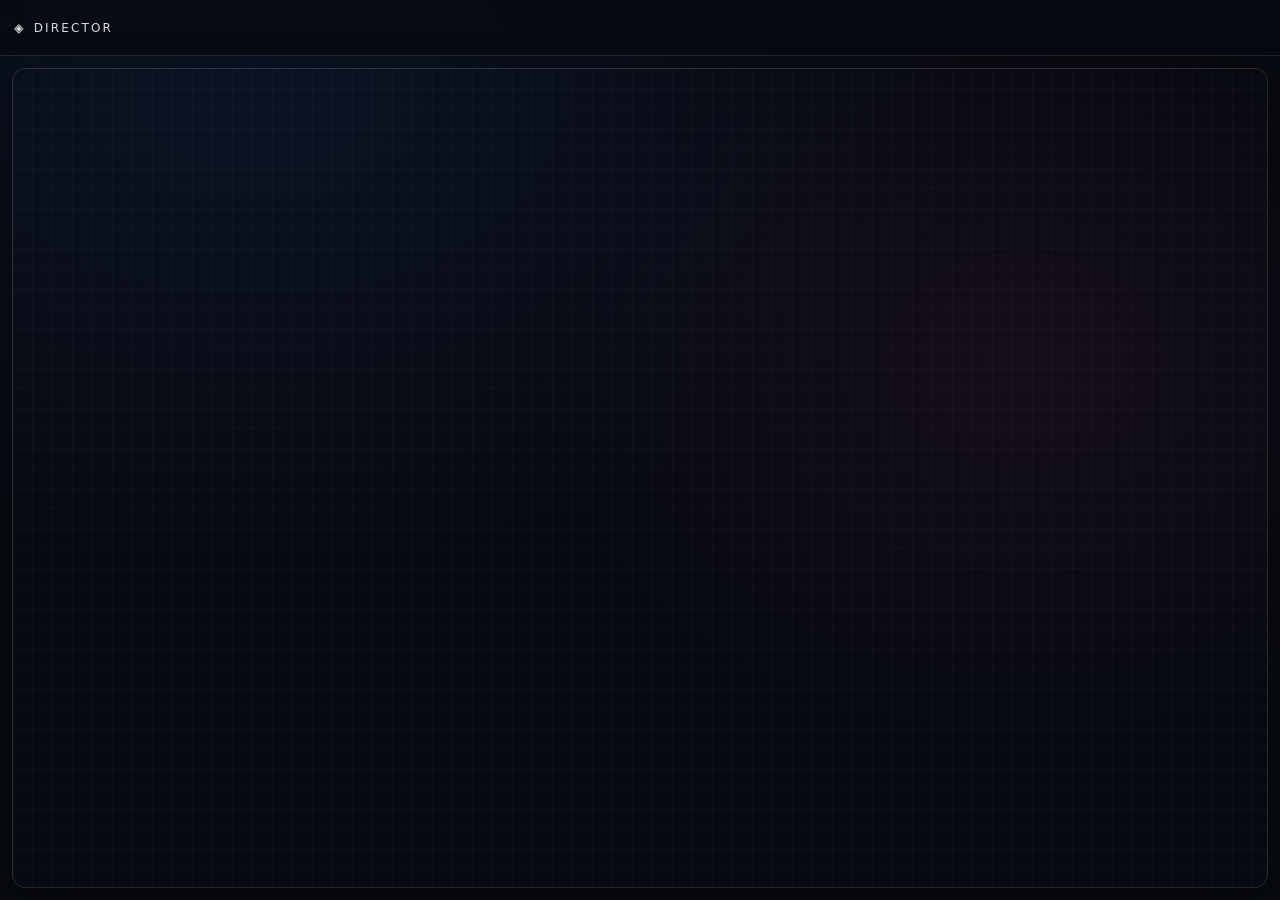
==== index.html @ a589b8b4 "first push." ====
<!doctype html>
<html lang="en">
<head>
  <meta charset="utf-8" />
  <meta name="viewport" content="width=device-width,initial-scale=1" />
  <title>Destiny Director Prototype</title>
  <link rel="stylesheet" href="./style.css" />
</head>
<body>
  <div id="app">
    <header class="topbar">
      <div class="brand" id="brandBtn" title="Back to Director">
        <span class="brandMark">◈</span>
        <span class="brandText">DIRECTOR</span>
      </div>

      <div class="crumbs" id="crumbs"></div>

      <div class="topbarRight">
</div>
    </header>

    <main class="main">
      <section class="stage" id="stage"></section>
    </main>

    <div id="tooltip" class="tooltip" hidden></div>
  </div>

  <script type="module" src="./app.js"></script>

  <script>
    const s = document.createElement("script");
    s.type = "module";
    document.head.appendChild(s);
  </script>
</body>
</html>
---- style.css ----
:root{
  --bg:#070A10;
  --line:rgba(255,255,255,.12);
  --text:rgba(255,255,255,.9);
  --muted:rgba(255,255,255,.55);
  --shadow: 0 16px 48px rgba(0,0,0,.45);
  --radius:14px;
  --mono: ui-monospace, SFMono-Regular, Menlo, Consolas, "Liberation Mono", monospace;
  --ui: system-ui, -apple-system, Segoe UI, Roboto, Arial, sans-serif;
}

*{box-sizing:border-box}

html,body{
  height:100%; margin:0; background:  radial-gradient(1200px 800px at 20% 10%, rgba(60,120,255,.08), transparent 60%),
                                      radial-gradient(900px 700px at 80% 40%, rgba(255,80,200,.06), transparent 55%), var(--bg);
  color:var(--text); font-family:var(--ui); overflow:hidden;
}

#app{
  height:100%; display:flex; flex-direction:column;
}

.topbar{
  height:56px; display:flex; align-items:center; justify-content:space-between;
  padding:0 14px; border-bottom:1px solid var(--line);
  background: rgba(7,10,16,.75); backdrop-filter: blur(10px);
}

.brand{display:flex; align-items:center; gap:10px; cursor:pointer; user-select:none;}
.brandMark{font-family:var(--mono); color:rgba(255,255,255,.85)}
.brandText{letter-spacing:.18em; font-size:12px; color:rgba(255,255,255,.85)}
.crumbs{font-family:var(--mono); font-size:12px; color:var(--muted)}
.topbarRight{display:flex; gap:8px; align-items:center;}

.main{
  flex:1; padding:12px;
}

.stage{
  position:relative;
  width:100%;
  height:100%;
  border:1px solid var(--line);
  border-radius:var(--radius);
  background:
    linear-gradient(transparent 19px, rgba(255,255,255,.05) 20px),
    linear-gradient(90deg, transparent 19px, rgba(255,255,255,.05) 20px);
  background-size: 20px 20px;
  box-shadow: var(--shadow);
  overflow:hidden;
}

.stage .node{
  position:absolute;
}

.btn{
  border:1px solid var(--line);
  background: rgba(255,255,255,.06);
  color: rgba(255,255,255,.86);
  padding:8px 10px;
  border-radius:10px;
  cursor:pointer;
}

.btn:hover{box-shadow:0 0 0 3px rgba(120,190,255,.12); border-color:rgba(120,190,255,.35)}
.btn.ghost{background:transparent}

.node{
  border-radius:999px;
  border:1px solid rgba(255,255,255,.25);
  background: rgba(255,255,255,.08);
  display:flex; align-items:center; justify-content:center;
  font-family:var(--mono); user-select:none;
  cursor:pointer;
  position:absolute;
}

.nodeLayer .node{
  pointer-events:auto;
  transform: none;          /* IMPORTANT: map nodes use top-left coords */
}

.node.centered{
  transform: translate(-50%,-50%);
}

.nodeLayer{
  position:absolute;
  inset:0;
  z-index: 10;
  pointer-events:none;      /* layer ignores; children handle */
}

.node:hover{box-shadow:0 0 0 6px rgba(120,190,255,.14)}
.node.selected{outline:2px solid rgba(255,255,255,.22); box-shadow:0 0 0 7px rgba(120,190,255,.16)}
.node.disabled{opacity:.35; cursor:not-allowed}

.nodeIcon{
  position:absolute;
  inset:0;
  width:100%;
  height:100%;
  object-fit:contain;
  pointer-events:none;
  user-select:none;
  -webkit-user-drag:none;
  z-index:1;
  opacity:.95;
}
.node .glyph{ z-index:3; position:relative; }
.node .ring{ z-index:2; }


.mapWrap {
  position:absolute;
  inset:0;
}

.mapViewport{
  position:absolute;
  inset:0;
  overflow:hidden;
  cursor: grab;
  user-select:none;
}

.mapWrap.panning .mapViewport{ cursor: grabbing; }

.mapContent{
  position:absolute;
  left:0; top:0;
  transform-origin: 0 0;
  pointer-events: auto;
}

.mapImage{
  position:absolute;
  left:0; top:0;
  pointer-events:none;
  user-select:none;
  -webkit-user-drag:none;
}

.mapLabel{
  padding: 6px 10px;
  border-radius: 10px;
  font-family: var(--mono);
  letter-spacing: .12em;
  text-transform: uppercase;
  color: rgba(255,255,255,.88);
  background: rgba(0,0,0,.18);
  user-select:none;
  white-space: nowrap;
}

.mapLabel.boxed{
  border: 1px solid rgba(255,255,255,.20);
  background: rgba(0,0,0,.26);
  box-shadow: 0 16px 50px rgba(0,0,0,.35);
}

.labelLayer .mapLabel{
  position:absolute;
  pointer-events:auto;
}

.labelLayer{
  position:absolute;
  inset:0;
  z-index: 12;
  pointer-events:none;
}

.locationLabel{
  position:absolute;
  left:14px;
  top:14px;
  font-family:var(--mono);
  letter-spacing:.10em;
  font-size:12px;
  color:rgba(255,255,255,.85);
  padding:8px 10px;
  border-radius:10px;
  background:rgba(0,0,0,.25);
  pointer-events:none;
}

.locationLabel.boxed{
  border:1px solid rgba(255,255,255,.18);
  box-shadow:0 12px 40px rgba(0,0,0,.35);
}

/* ===== Shared select base ===== */
select{
  appearance:none;
  background:
    linear-gradient(180deg, rgba(255,255,255,.08), rgba(255,255,255,.02));
  border:1px solid rgba(255,255,255,.14);
  border-radius:10px;
  padding:8px 34px 8px 10px;
  color:rgba(255,255,255,.9);
  font-family:var(--mono);
  letter-spacing:.08em;
  cursor:pointer;
}

/* arrow */
select{
  background-image:
    linear-gradient(45deg, transparent 50%, rgba(255,255,255,.6) 50%),
    linear-gradient(135deg, rgba(255,255,255,.6) 50%, transparent 50%);
  background-position:
    calc(100% - 16px) 50%,
    calc(100% - 11px) 50%;
  background-size:5px 5px;
  background-repeat:no-repeat;
}

/* ===== Activity TYPE selector ===== */
select.sel-type{
  border-color: rgba(120,190,255,.45);
  box-shadow: inset 0 0 0 1px rgba(120,190,255,.15);
}

select.sel-type:hover{
  background:
    linear-gradient(180deg, rgba(120,190,255,.18), rgba(255,255,255,.04));
}

select.sel-type:focus{
  outline:none;
  border-color:#78BEFF;
  box-shadow:
    0 0 0 2px rgba(120,190,255,.25),
    inset 0 0 0 1px rgba(120,190,255,.25);
}

/* ===== BODY KEY selector ===== */
select.sel-body{
  border-color: rgba(255,176,32,.45);
  box-shadow: inset 0 0 0 1px rgba(255,176,32,.15);
}

select.sel-body:hover{
  background:
    linear-gradient(180deg, rgba(255,176,32,.18), rgba(255,255,255,.04));
}

select.sel-body:focus{
  outline:none;
  border-color:#FFB020;
  box-shadow:
    0 0 0 2px rgba(255,176,32,.28),
    inset 0 0 0 1px rgba(255,176,32,.25);
}

/* ===== Disabled clarity ===== */
select:disabled{
  opacity:.45;
  cursor:not-allowed;
  background:rgba(255,255,255,.04);
}

/* ===== Fix white-on-white select dropdown ===== */
select, option {
  color: rgba(255,255,255,.9);
  background: rgba(11,16,32,.98);
}


/* Hover / selected option */
select option:checked,
select option:hover{
  background-color: rgba(120,190,255,.25);
  color: #ffffff;
}

/* Firefox needs this */
select:-moz-focusring{
  color: transparent;
  text-shadow: 0 0 0 rgba(255,255,255,.9);
}

select{
  background-color: rgba(20,26,44,.85);
}



/* Tooltip */
.tooltip{
  position:fixed; z-index:9999;
  min-width:260px; max-width:340px;
  background: linear-gradient(180deg, rgba(18,26,52,.96), rgba(9,12,20,.96));
  border:1px solid rgba(255,255,255,.18);
  border-radius:12px;
  box-shadow: 0 18px 60px rgba(0,0,0,.55);
  padding:10px;
  pointer-events:none;
}

.ttHead{
  display:flex; justify-content:space-between; gap:10px; align-items:flex-start;
  padding-bottom:8px; border-bottom:1px solid rgba(255,255,255,.10);
}

.ttTitle{
  font-family:var(--mono);
  letter-spacing:.08em;
  font-size:12px;
  color:rgba(255,255,255,.92);
  text-transform:uppercase;
}

/* ===== Vendor Card ===== */
.vendorCard{
  width: 320px;
  background: linear-gradient(180deg, rgba(12,16,28,.96), rgba(6,8,14,.96));
  border: 1px solid rgba(255,255,255,.18);
  box-shadow: 0 22px 70px rgba(0,0,0,.65);
  border-radius: 6px;
  overflow: hidden;
  font-family: var(--ui);
}

/* Header */
.vendorHeader{
  display:flex;
  align-items:center;
  gap:10px;
  padding:10px 12px;
  background: linear-gradient(
    90deg,
    rgba(92,150,72,.95),
    rgba(92,150,72,.75)
  );
}

.vendorIcon{
  width:28px;
  height:28px;
  border-radius:4px;
  background: rgba(255,255,255,.15);
  display:flex;
  align-items:center;
  justify-content:center;
  font-size:14px;
}

.vendorTitles{
  min-width:0;
}

.vendorName{
  font-family: var(--mono);
  letter-spacing:.12em;
  font-size:13px;
  color:#fff;
}

.vendorRole{
  font-size:12px;
  color:rgba(255,255,255,.85);
}

/* Portrait */
.vendorMedia{
  position:relative;
  height:150px;
  overflow:hidden;
}

.vendorMedia img{
  width:100%;
  height:100%;
  object-fit:cover;
  display:block;
}

/* Body */
.vendorBody{
  padding:12px;
}

.vendorLocation{
  font-family: var(--mono);
  font-size:11px;
  letter-spacing:.08em;
  color:rgba(255,255,255,.9);
  margin-bottom:6px;
}

.vendorDesc{
  font-size:13px;
  line-height:1.4;
  color:rgba(255,255,255,.78);
}


.ttType{font-size:11px; color:rgba(255,255,255,.65);}
.ttBody{padding-top:8px; font-size:13px; color:rgba(255,255,255,.78); line-height:1.35;}
.ttBar{margin-top:10px; height:8px; border-radius:99px; background: rgba(255,255,255,.10); overflow:hidden;}

.ttSub{
  margin-top:4px;
  font-size:11px;
  color:rgba(255,255,255,.55);
  letter-spacing:.06em;
}

.kv{margin-top:8px; display:grid; grid-template-columns: 92px 1fr; gap:6px 10px; font-family:var(--mono); font-size:11px; color:rgba(255,255,255,.75)}
.kv .k{color:rgba(255,255,255,.55)}
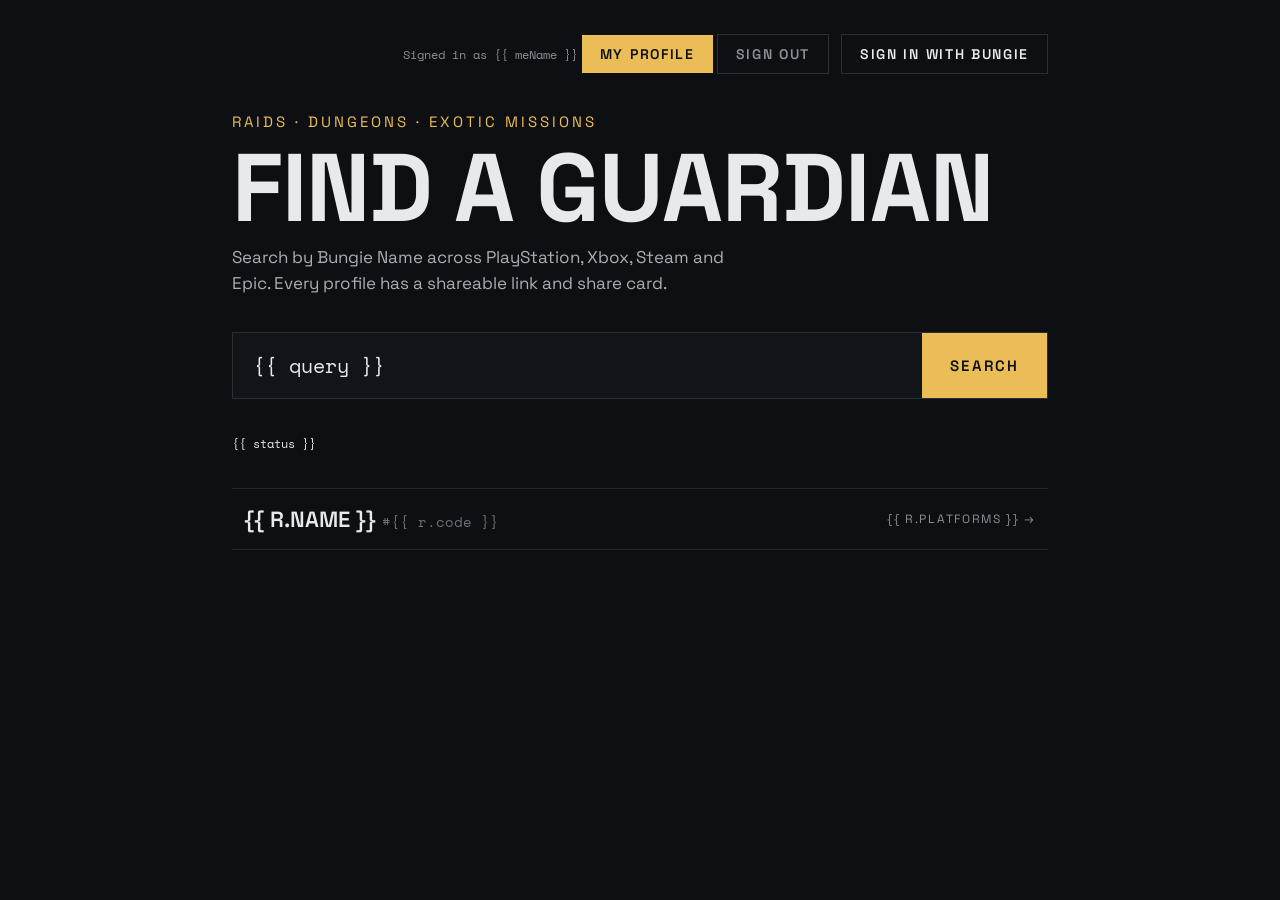
==== commit 7d2e4d68: "third push." ====
--- a/index.html
+++ b/index.html
@@ -1,38 +1,9 @@
-<!doctype html>
-<html lang="en">
+<!DOCTYPE html>
+<html>
 <head>
-  <meta charset="utf-8" />
-  <meta name="viewport" content="width=device-width,initial-scale=1" />
-  <title>Destiny Director Prototype</title>
-  <link rel="stylesheet" href="./style.css" />
+<meta charset="utf-8">
+<title>Guardian</title>
+<script>location.replace('./Guardian%20Search.dc.html' + location.search + location.hash);</script>
 </head>
-<body>
-  <div id="app">
-    <header class="topbar">
-      <div class="brand" id="brandBtn" title="Back to Director">
-        <span class="brandMark">◈</span>
-        <span class="brandText">DIRECTOR</span>
-      </div>
-
-      <div class="crumbs" id="crumbs"></div>
-
-      <div class="topbarRight">
-</div>
-    </header>
-
-    <main class="main">
-      <section class="stage" id="stage"></section>
-    </main>
-
-    <div id="tooltip" class="tooltip" hidden></div>
-  </div>
-
-  <script type="module" src="./app.js"></script>
-
-  <script>
-    const s = document.createElement("script");
-    s.type = "module";
-    document.head.appendChild(s);
-  </script>
-</body>
-</html>+<body style="background:#0d0f12;"></body>
+</html>
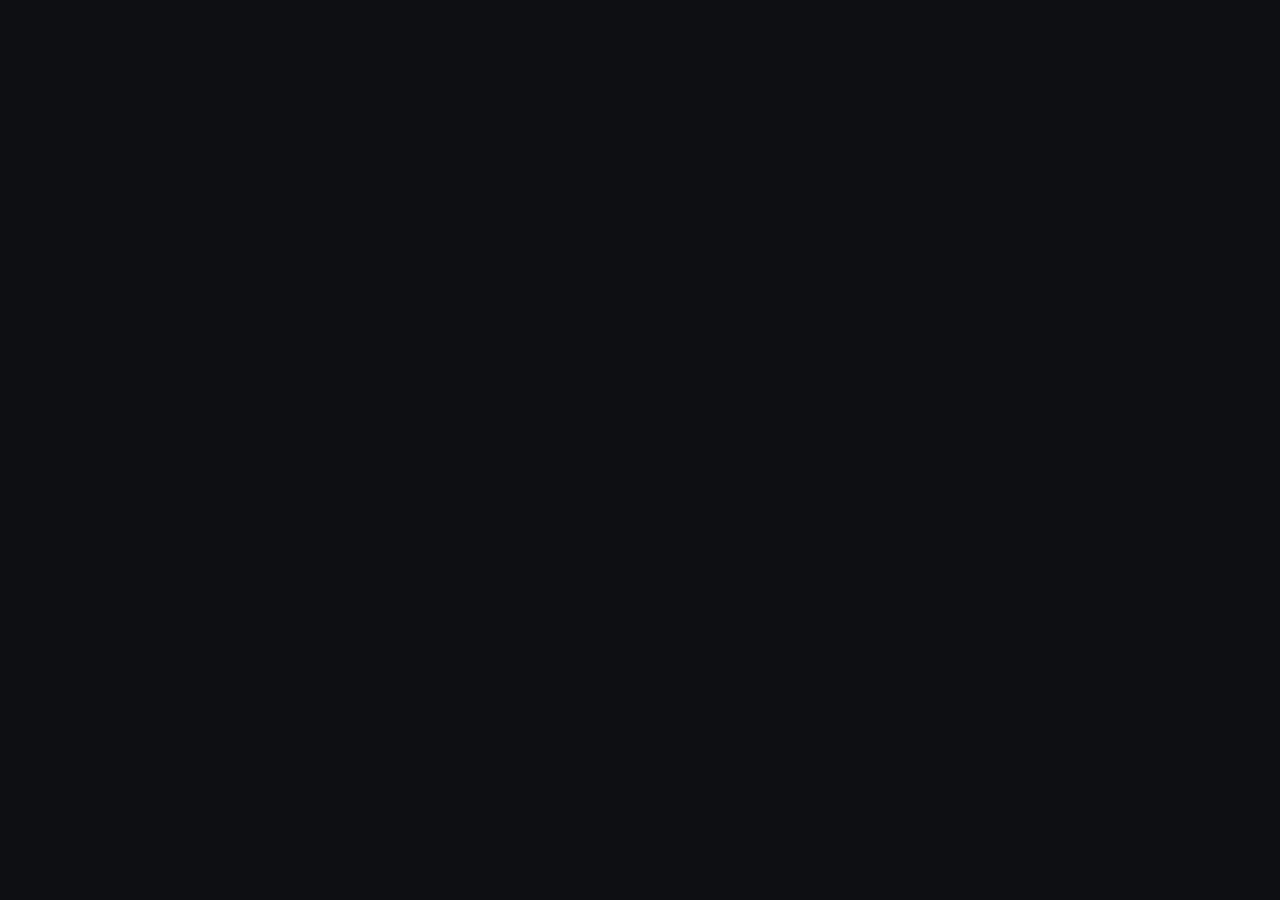
==== commit c0538694: "7H3 F1N4L C0UN7D0WN v4" ====
--- a/index.html
+++ b/index.html
@@ -3,7 +3,7 @@
 <head>
 <meta charset="utf-8">
 <title>Guardian</title>
-<script>location.replace('./Guardian%20Search.dc.html' + location.search + location.hash);</script>
+<script>location.replace('./search.html' + location.search + location.hash);</script>
 </head>
 <body style="background:#0d0f12;"></body>
 </html>
